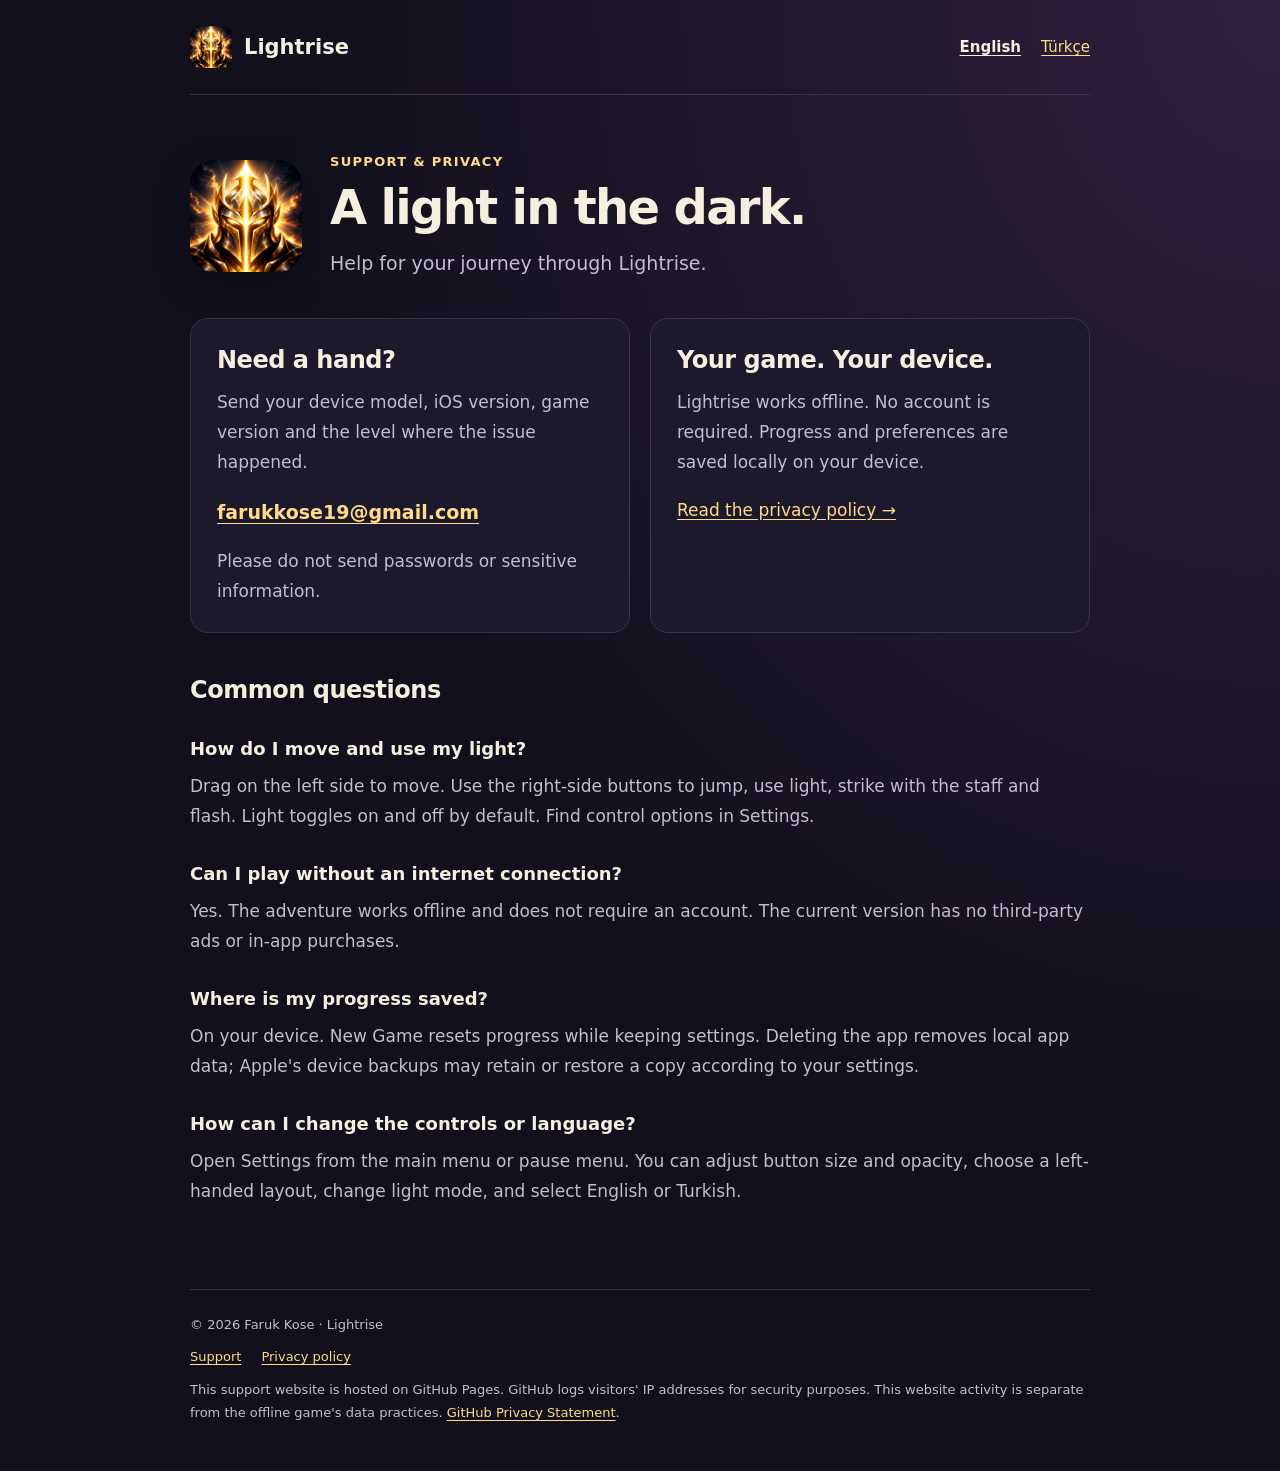
==== index.html @ 5ca4cd47 "Publish Lightrise support and privacy pages" ====
<!doctype html>
<html lang="en">
<head>
  <meta charset="utf-8">
  <meta name="viewport" content="width=device-width, initial-scale=1">
  <meta name="description" content="Lightrise game support, controls, saved progress and privacy information.">
  <title>Support — Lightrise</title>
  <link rel="canonical" href="https://kosefaruk.github.io/lightrise-support/index.html">
  <link rel="alternate" hreflang="en" href="https://kosefaruk.github.io/lightrise-support/index.html">
  <link rel="alternate" hreflang="tr" href="https://kosefaruk.github.io/lightrise-support/support-tr.html">
  <link rel="icon" type="image/png" href="assets/icon.png">
  <link rel="stylesheet" href="style.css">
</head>
<body>
  <a class="skip" href="#main">Skip to content</a>
  <div class="wrap">
    <header>
      <a class="brand" href="index.html"><img src="assets/icon.png" width="42" height="42" alt="">Lightrise</a>
      <nav aria-label="Language">
        <a href="index.html" lang="en" aria-current="page">English</a>
        <a href="support-tr.html" lang="tr">Türkçe</a>
      </nav>
    </header>
    <main id="main">
<section class="hero" aria-labelledby="title">
  <img src="assets/icon.png" width="112" height="112" alt="">
  <div><p class="eyebrow">Support &amp; privacy</p><h1 id="title">A light in the dark.</h1><p class="lead">Help for your journey through Lightrise.</p></div>
</section>
<div class="grid">
  <section class="card"><h2>Need a hand?</h2><p>Send your device model, iOS version, game version and the level where the issue happened.</p><p class="contact"><a href="mailto:farukkose19@gmail.com">farukkose19@gmail.com</a></p><p>Please do not send passwords or sensitive information.</p></section>
  <section class="card"><h2>Your game. Your device.</h2><p>Lightrise works offline. No account is required. Progress and preferences are saved locally on your device.</p><p><a href="privacy-en.html">Read the privacy policy →</a></p></section>
</div>
<section class="faq" aria-labelledby="faq"><h2 id="faq">Common questions</h2>
  <h3>How do I move and use my light?</h3><p>Drag on the left side to move. Use the right-side buttons to jump, use light, strike with the staff and flash. Light toggles on and off by default. Find control options in Settings.</p>
  <h3>Can I play without an internet connection?</h3><p>Yes. The adventure works offline and does not require an account. The current version has no third-party ads or in-app purchases.</p>
  <h3>Where is my progress saved?</h3><p>On your device. New Game resets progress while keeping settings. Deleting the app removes local app data; Apple's device backups may retain or restore a copy according to your settings.</p>
  <h3>How can I change the controls or language?</h3><p>Open Settings from the main menu or pause menu. You can adjust button size and opacity, choose a left-handed layout, change light mode, and select English or Turkish.</p>
</section></main>
    <footer>
      <p>© 2026 Faruk Kose · Lightrise</p>
      <p class="links"><a href="index.html">Support</a><a href="privacy-en.html">Privacy policy</a></p>
      <p>This support website is hosted on GitHub Pages. GitHub logs visitors' IP addresses for security purposes. This website activity is separate from the offline game's data practices. <a href="https://docs.github.com/en/site-policy/privacy-policies/github-general-privacy-statement">GitHub Privacy Statement</a>.</p>
    </footer>
  </div>
</body>
</html>
---- style.css ----
:root{color-scheme:dark;--bg:#12101d;--panel:#1d192c;--line:#3a314c;--text:#f4efdf;--muted:#c4bcd2;--accent:#ffda87}
*{box-sizing:border-box}
html{scroll-behavior:smooth}
body{margin:0;background:radial-gradient(ellipse at top right,#302040 0,transparent 55%),var(--bg);color:var(--text);font:17px/1.75 system-ui,-apple-system,BlinkMacSystemFont,"Segoe UI",sans-serif;min-height:100vh}
a{color:var(--accent);text-underline-offset:.2em}
a:hover{text-decoration-thickness:2px}
a:focus-visible{outline:3px solid var(--accent);outline-offset:5px;border-radius:3px}
.wrap{width:min(900px,100% - 40px);margin:auto}
.skip{position:absolute;top:-100px;left:20px;background:var(--panel);padding:12px;z-index:2}.skip:focus{top:12px}
header{display:flex;align-items:center;justify-content:space-between;gap:20px;padding:26px 0;border-bottom:1px solid var(--line)}
.brand{display:flex;align-items:center;gap:12px;font-size:21px;font-weight:750;text-decoration:none;color:var(--text)}
.brand img{width:42px;height:42px;border-radius:10px}
nav{display:flex;gap:20px;font-size:15px;flex-wrap:wrap}
nav [aria-current=page]{color:var(--text);font-weight:700}
main{padding:56px 0 64px}
.hero{display:flex;gap:28px;align-items:center;margin-bottom:38px}.hero img{width:112px;height:112px;border-radius:24px;box-shadow:0 12px 40px #0005}
.eyebrow{margin:0 0 6px;font-size:13px;font-weight:700;letter-spacing:.1em;text-transform:uppercase;color:var(--accent)}
h1{font-size:clamp(32px,6vw,48px);letter-spacing:-.035em;line-height:1.15;margin:0 0 12px}
.lead{color:var(--muted);font-size:19px;margin:0;max-width:650px}
h2{font-size:24px;line-height:1.3;margin:36px 0 12px;letter-spacing:-.02em}
p{margin:0 0 18px;overflow-wrap:anywhere}
.grid{display:grid;grid-template-columns:1fr 1fr;gap:20px;margin:32px 0 42px}
.card{background:var(--panel);border:1px solid var(--line);border-radius:18px;padding:26px}.card h2{margin:0 0 12px}.card p{color:var(--muted)}.card p:last-child{margin-bottom:0}
.contact{font-size:19px;font-weight:650}
.faq h3{font-size:18px;margin:26px 0 8px}.faq p{color:var(--muted)}
.policy{max-width:760px}.policy h1{margin-bottom:22px}.policy h2{font-size:22px}.policy .meta{color:var(--muted);border-left:3px solid var(--accent);padding-left:18px;margin-bottom:30px}
footer{border-top:1px solid var(--line);padding:24px 0 36px;font-size:13px;color:var(--muted)}footer p{margin:0 0 10px}footer .links{display:flex;gap:20px;flex-wrap:wrap}
@media(max-width:600px){.wrap{width:calc(100% - 32px)}header{padding:20px 0;align-items:flex-start}.brand{font-size:19px}nav{gap:12px;font-size:14px}.hero{align-items:flex-start;gap:18px}.hero img{width:76px;height:76px;border-radius:17px}main{padding:38px 0}.grid{grid-template-columns:1fr}.card{padding:22px}.lead{font-size:17px}}
@media(prefers-reduced-motion:reduce){html{scroll-behavior:auto}}
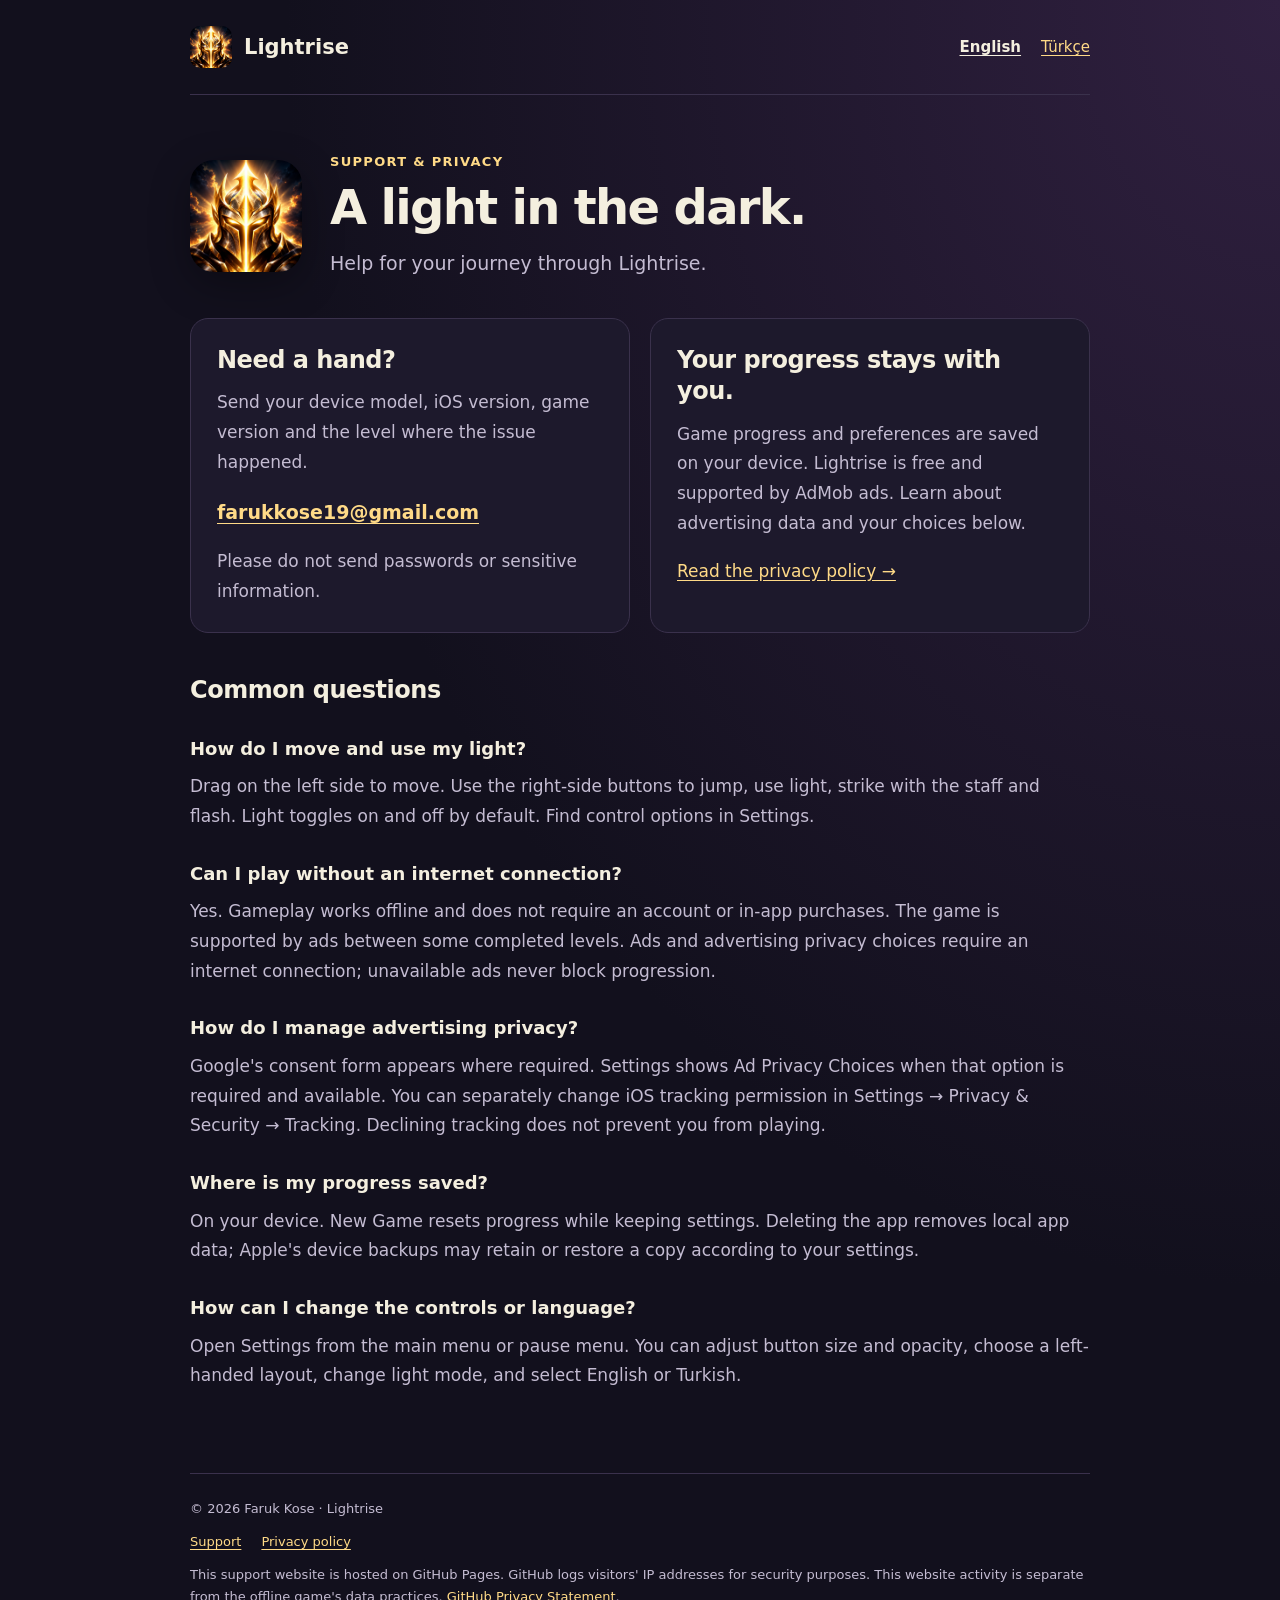
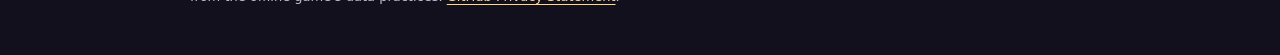
==== commit 7c0d7e37: "Disclose AdMob advertising and consent choices" ====
--- a/index.html
+++ b/index.html
@@ -28,11 +28,12 @@
 </section>
 <div class="grid">
   <section class="card"><h2>Need a hand?</h2><p>Send your device model, iOS version, game version and the level where the issue happened.</p><p class="contact"><a href="mailto:farukkose19@gmail.com">farukkose19@gmail.com</a></p><p>Please do not send passwords or sensitive information.</p></section>
-  <section class="card"><h2>Your game. Your device.</h2><p>Lightrise works offline. No account is required. Progress and preferences are saved locally on your device.</p><p><a href="privacy-en.html">Read the privacy policy →</a></p></section>
+  <section class="card"><h2>Your progress stays with you.</h2><p>Game progress and preferences are saved on your device. Lightrise is free and supported by AdMob ads. Learn about advertising data and your choices below.</p><p><a href="privacy-en.html">Read the privacy policy →</a></p></section>
 </div>
 <section class="faq" aria-labelledby="faq"><h2 id="faq">Common questions</h2>
   <h3>How do I move and use my light?</h3><p>Drag on the left side to move. Use the right-side buttons to jump, use light, strike with the staff and flash. Light toggles on and off by default. Find control options in Settings.</p>
-  <h3>Can I play without an internet connection?</h3><p>Yes. The adventure works offline and does not require an account. The current version has no third-party ads or in-app purchases.</p>
+  <h3>Can I play without an internet connection?</h3><p>Yes. Gameplay works offline and does not require an account or in-app purchases. The game is supported by ads between some completed levels. Ads and advertising privacy choices require an internet connection; unavailable ads never block progression.</p>
+  <h3>How do I manage advertising privacy?</h3><p>Google's consent form appears where required. Settings shows Ad Privacy Choices when that option is required and available. You can separately change iOS tracking permission in Settings → Privacy &amp; Security → Tracking. Declining tracking does not prevent you from playing.</p>
   <h3>Where is my progress saved?</h3><p>On your device. New Game resets progress while keeping settings. Deleting the app removes local app data; Apple's device backups may retain or restore a copy according to your settings.</p>
   <h3>How can I change the controls or language?</h3><p>Open Settings from the main menu or pause menu. You can adjust button size and opacity, choose a left-handed layout, change light mode, and select English or Turkish.</p>
 </section></main>
